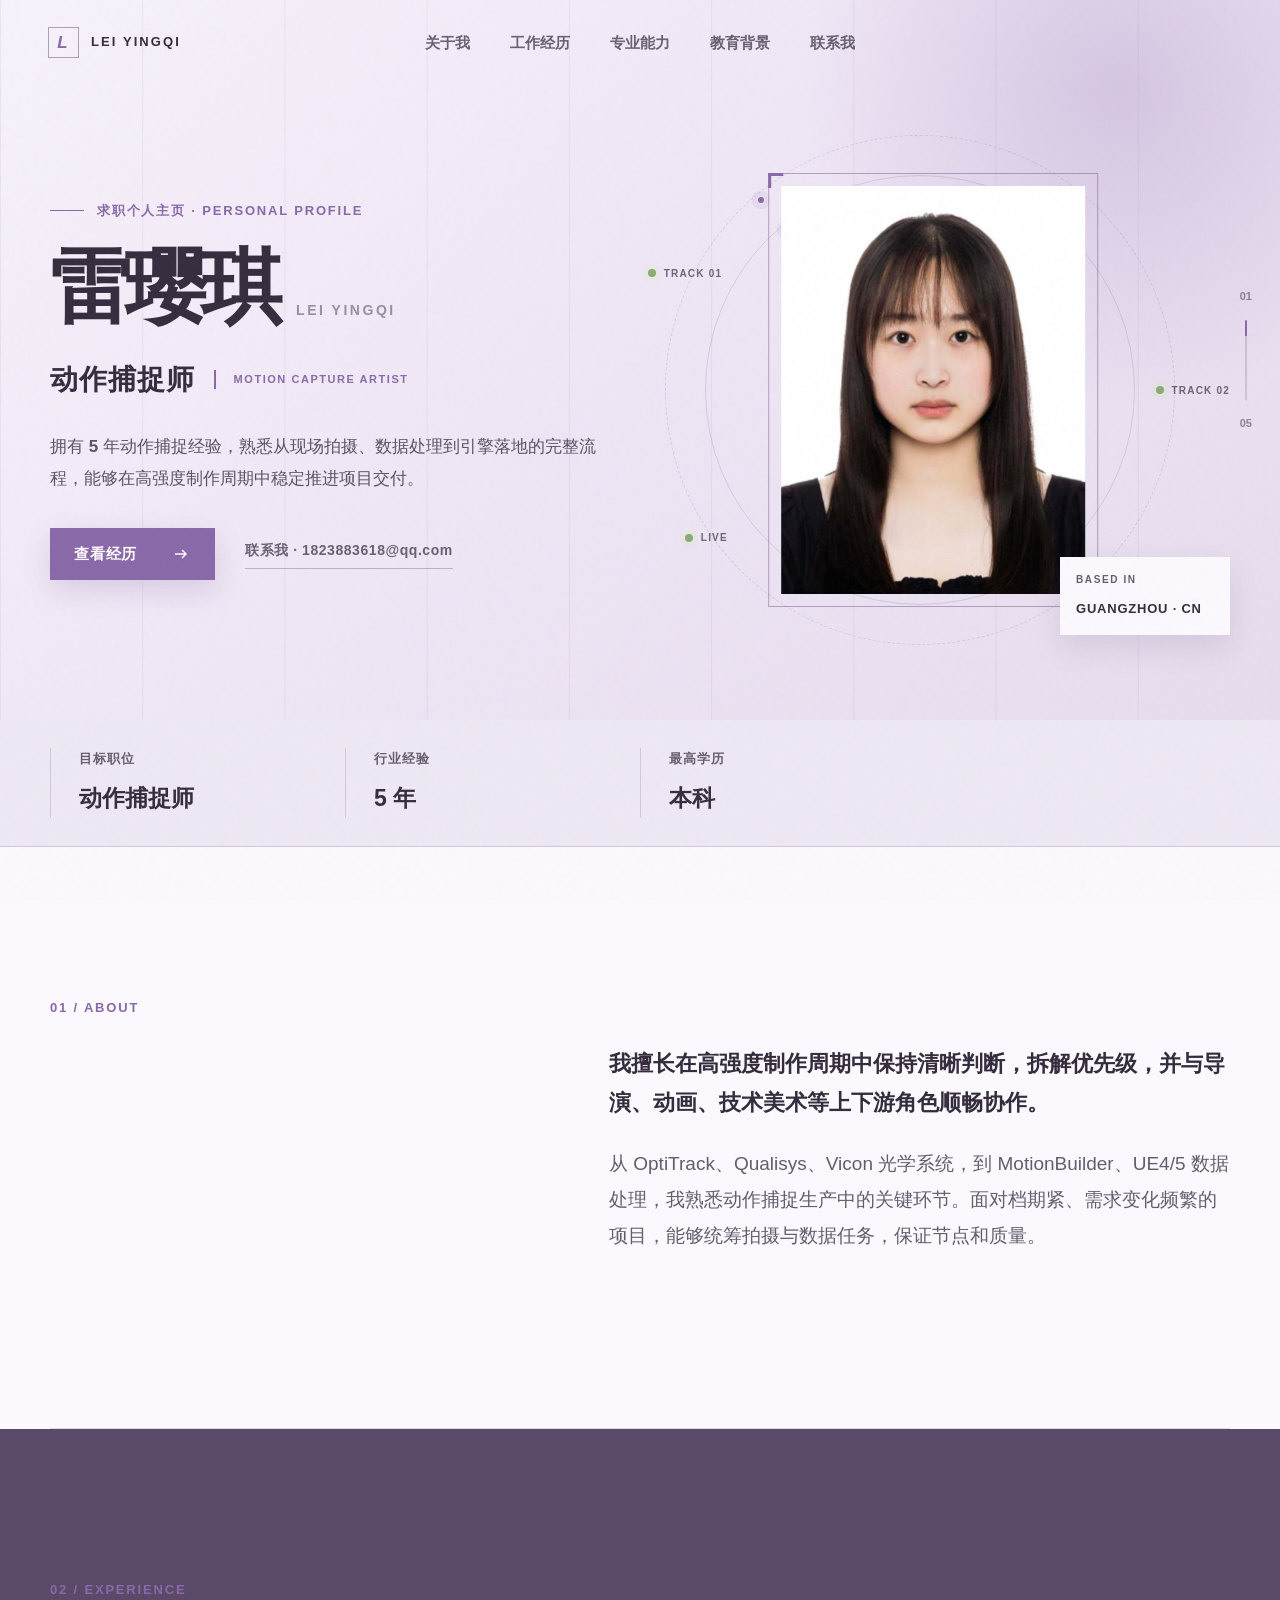
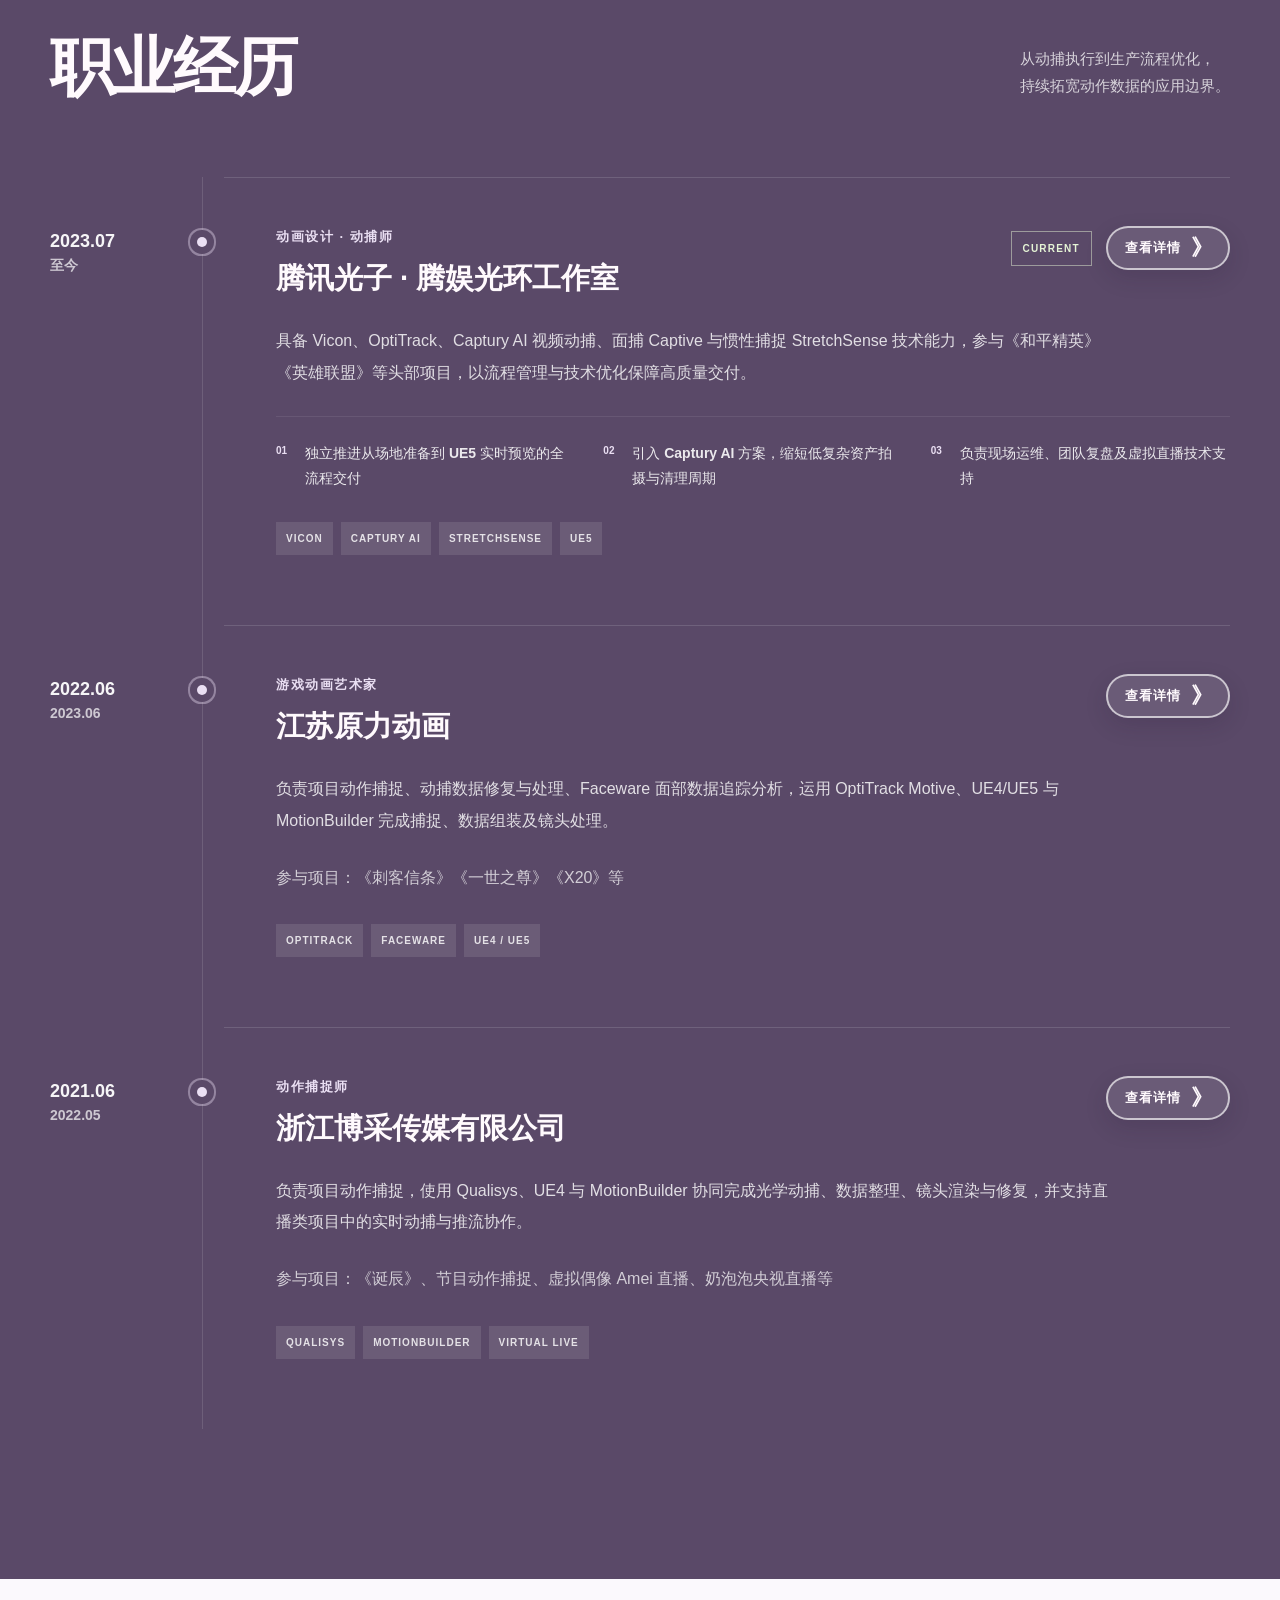
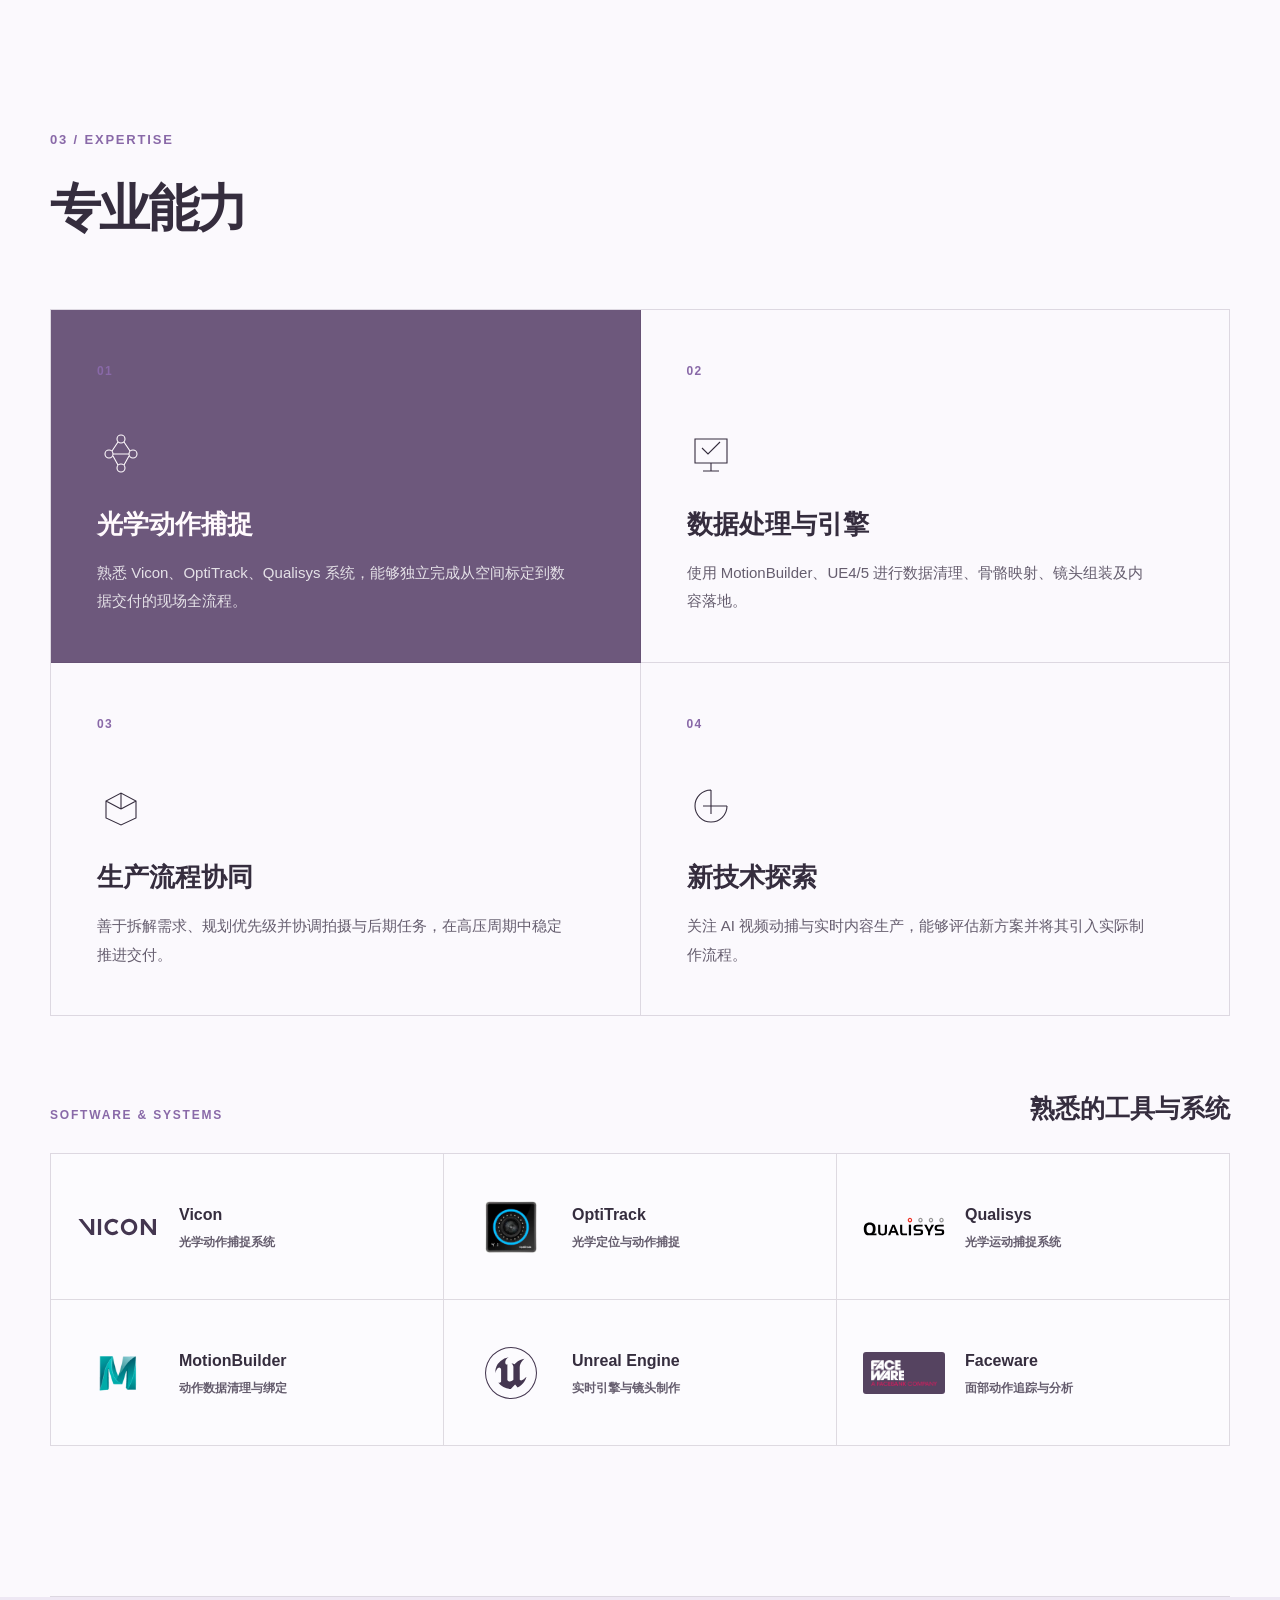
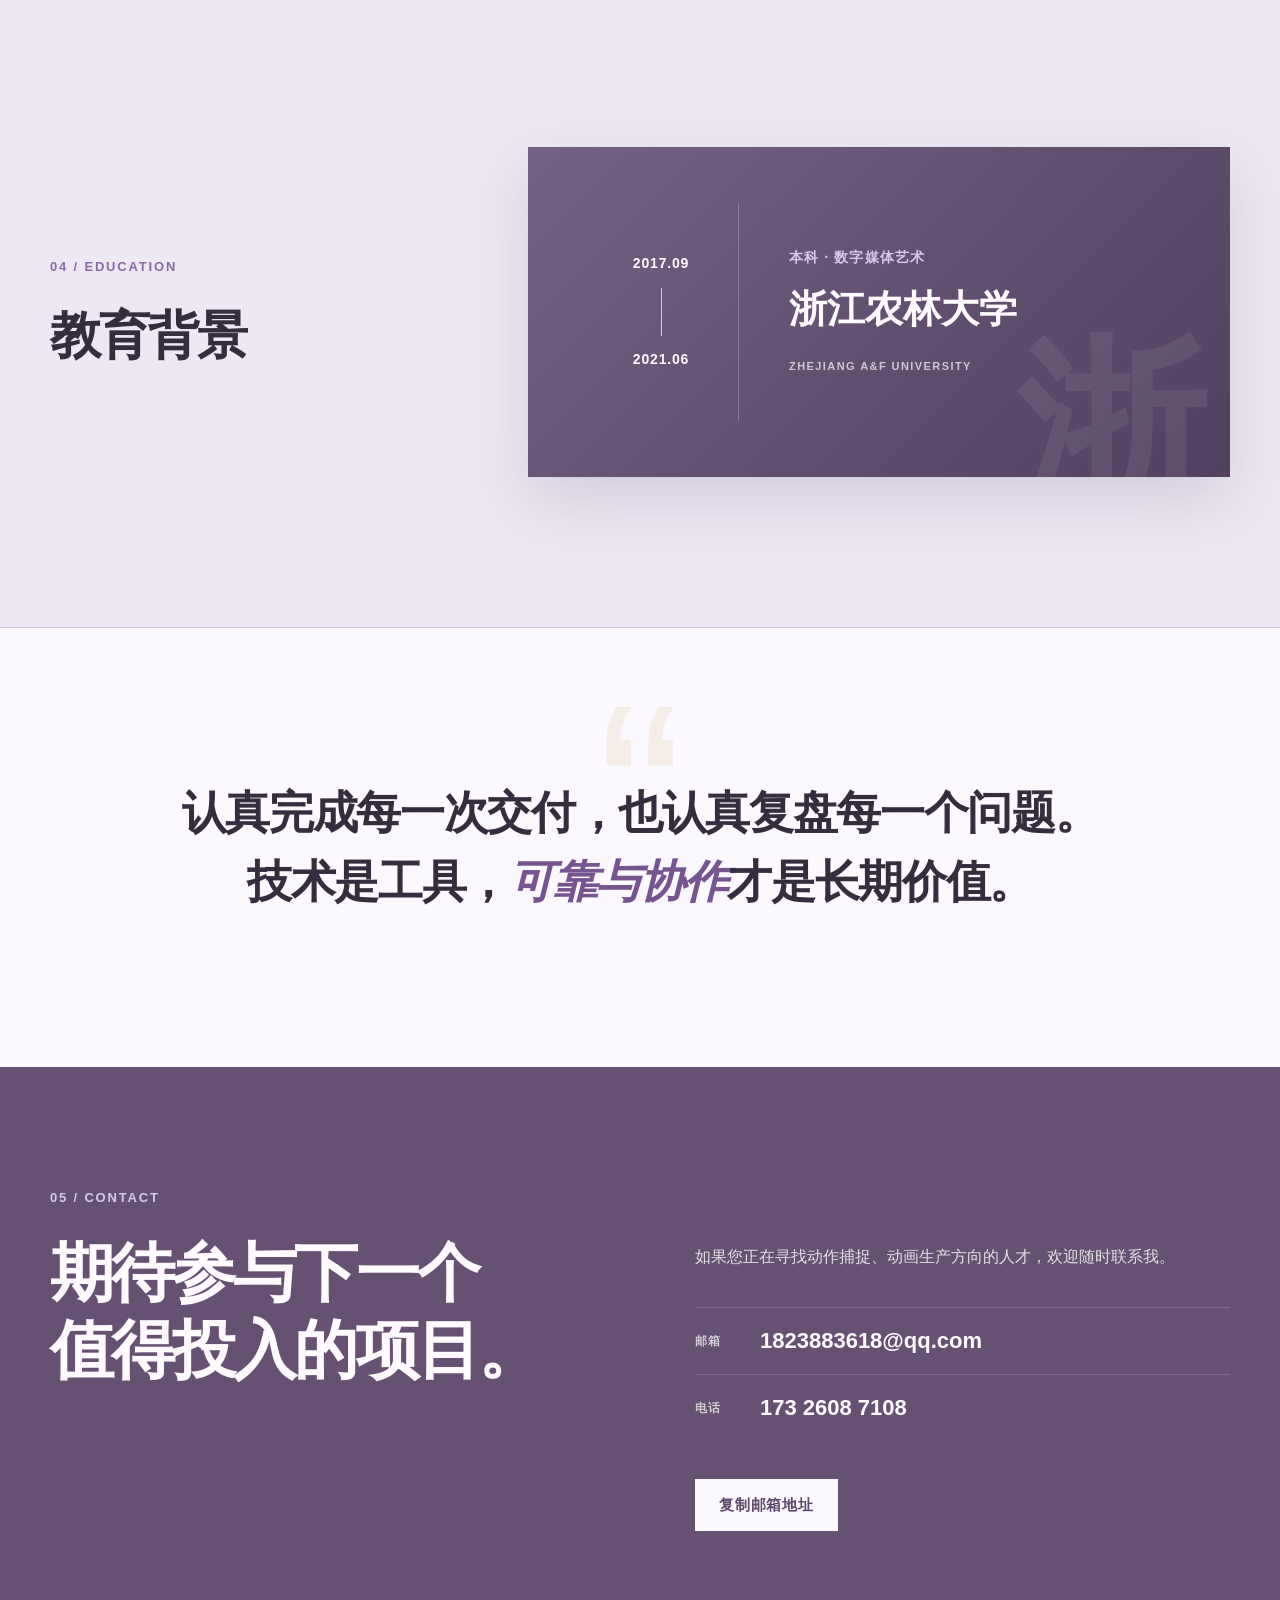
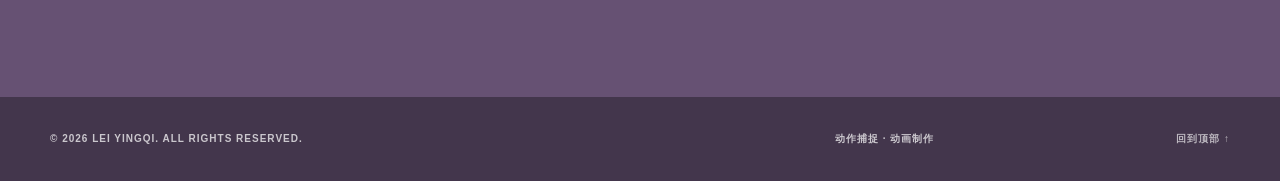
==== index.html @ 230fe129 "Add files via upload" ====
<!doctype html>
<html lang="zh-CN">
  <head>
    <meta charset="UTF-8" />
    <meta name="viewport" content="width=device-width, initial-scale=1.0" />
    <meta name="description" content="雷璎琪的个人求职网站——动作捕捉、动画制作与虚拟内容生产。" />
    <meta http-equiv="refresh" content="0; url=./src/pages/index.html" />
    <title>雷璎琪｜个人求职网站</title>
    <script>
      window.location.replace('./src/pages/index.html');
    </script>
  </head>
  <body>
    <p><a href="./src/pages/index.html">进入个人主页</a></p>
  </body>
</html>
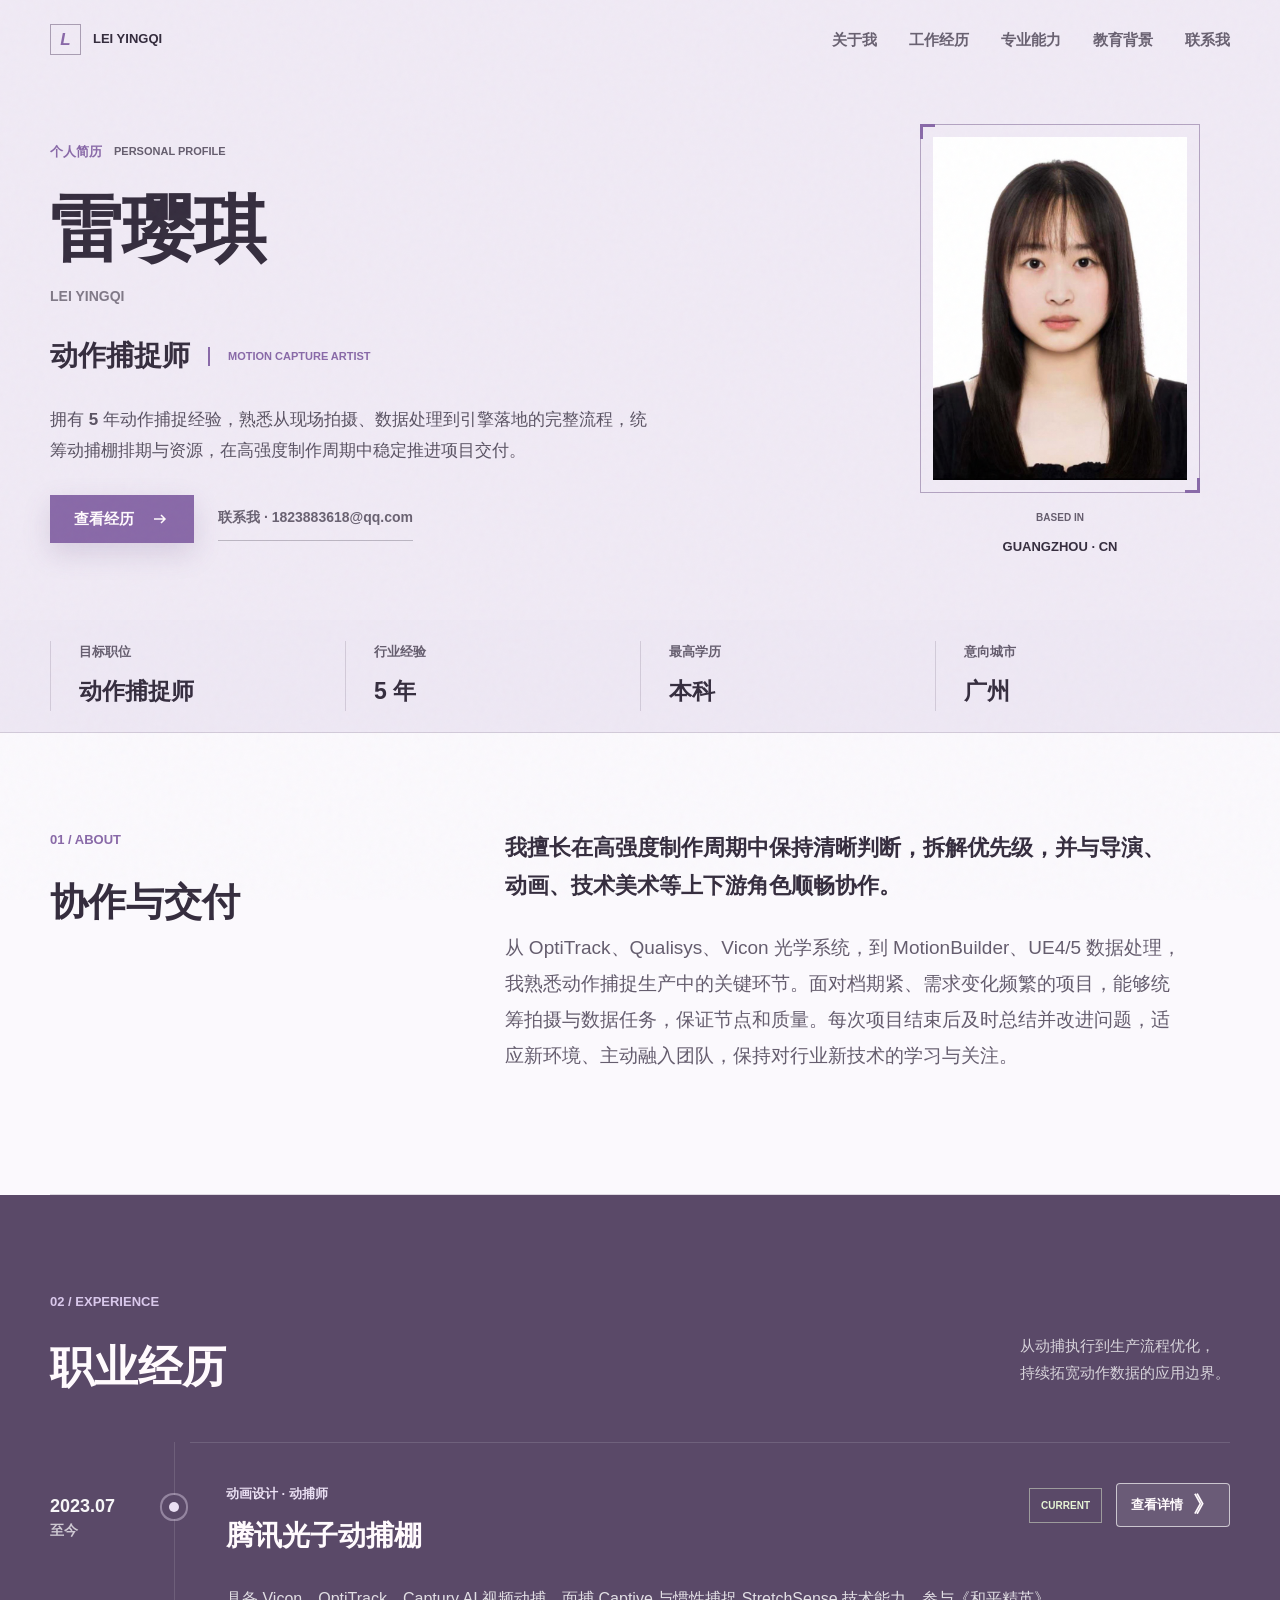
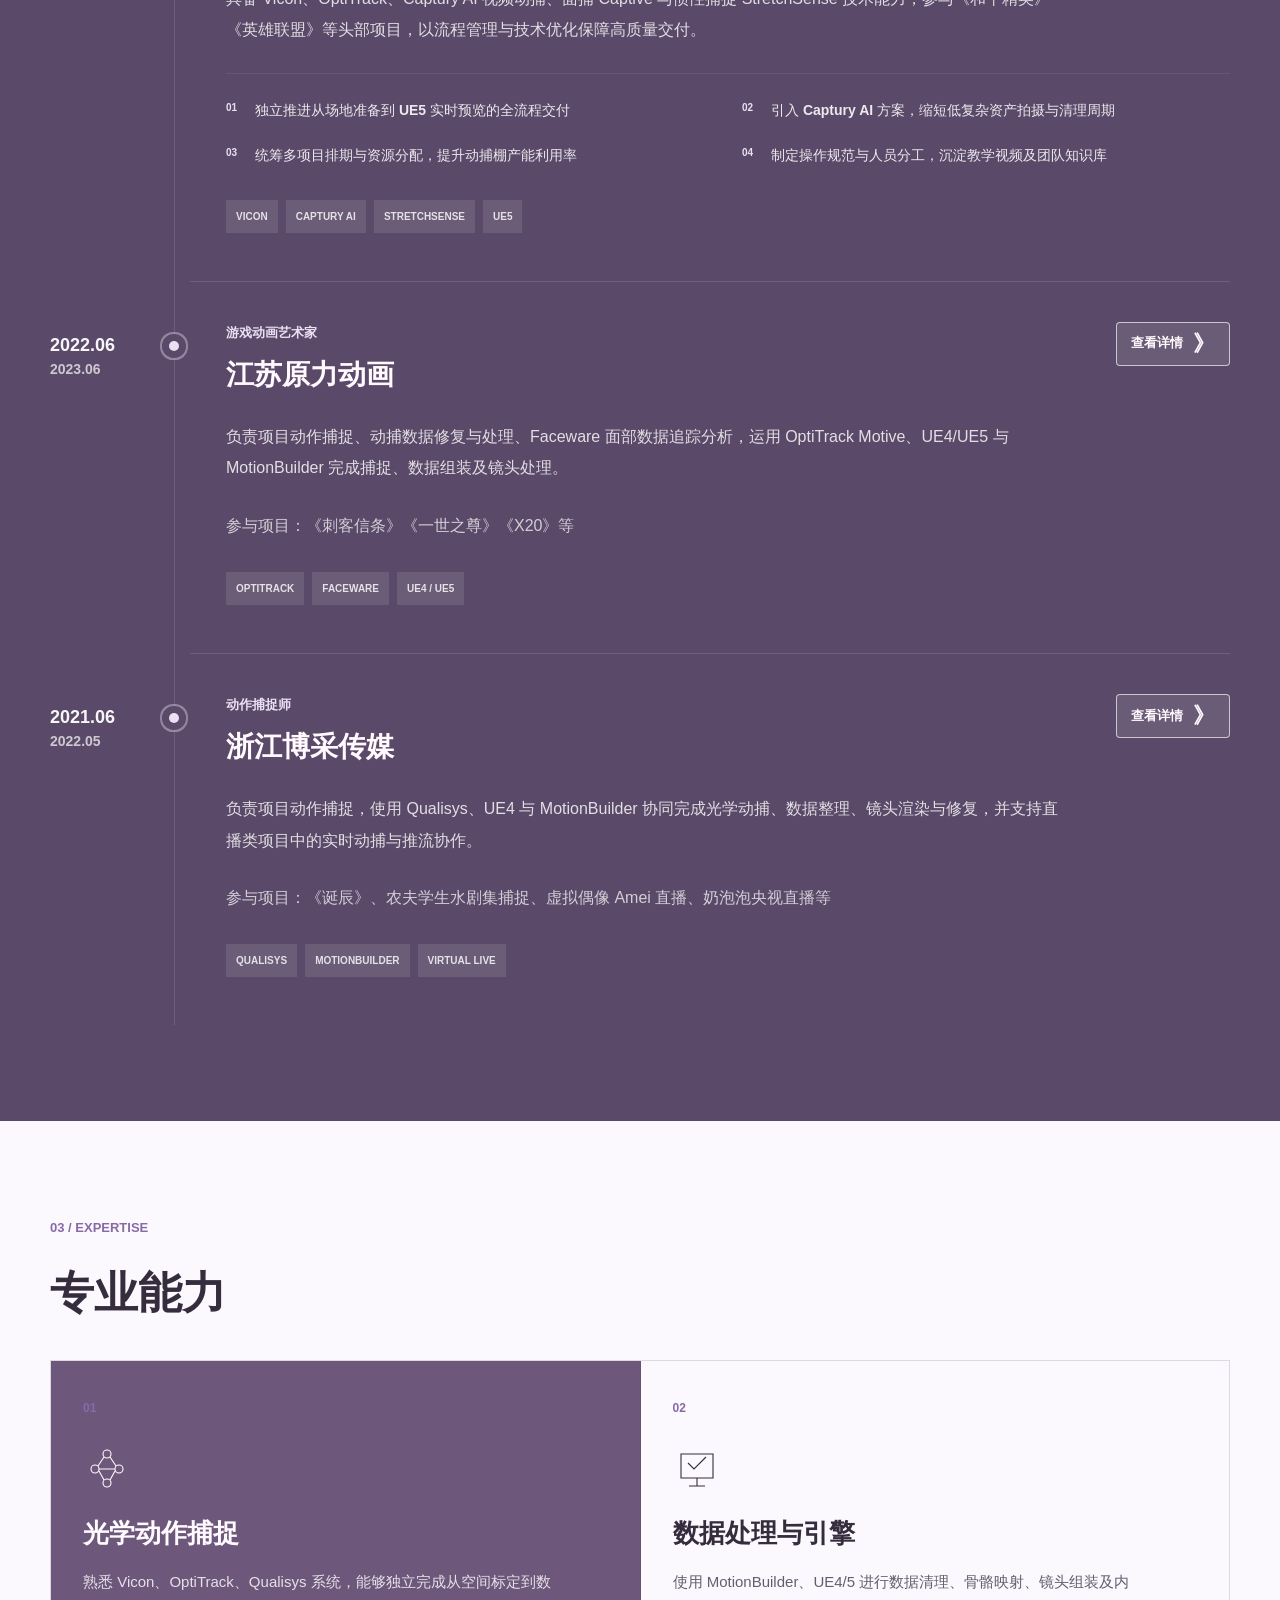
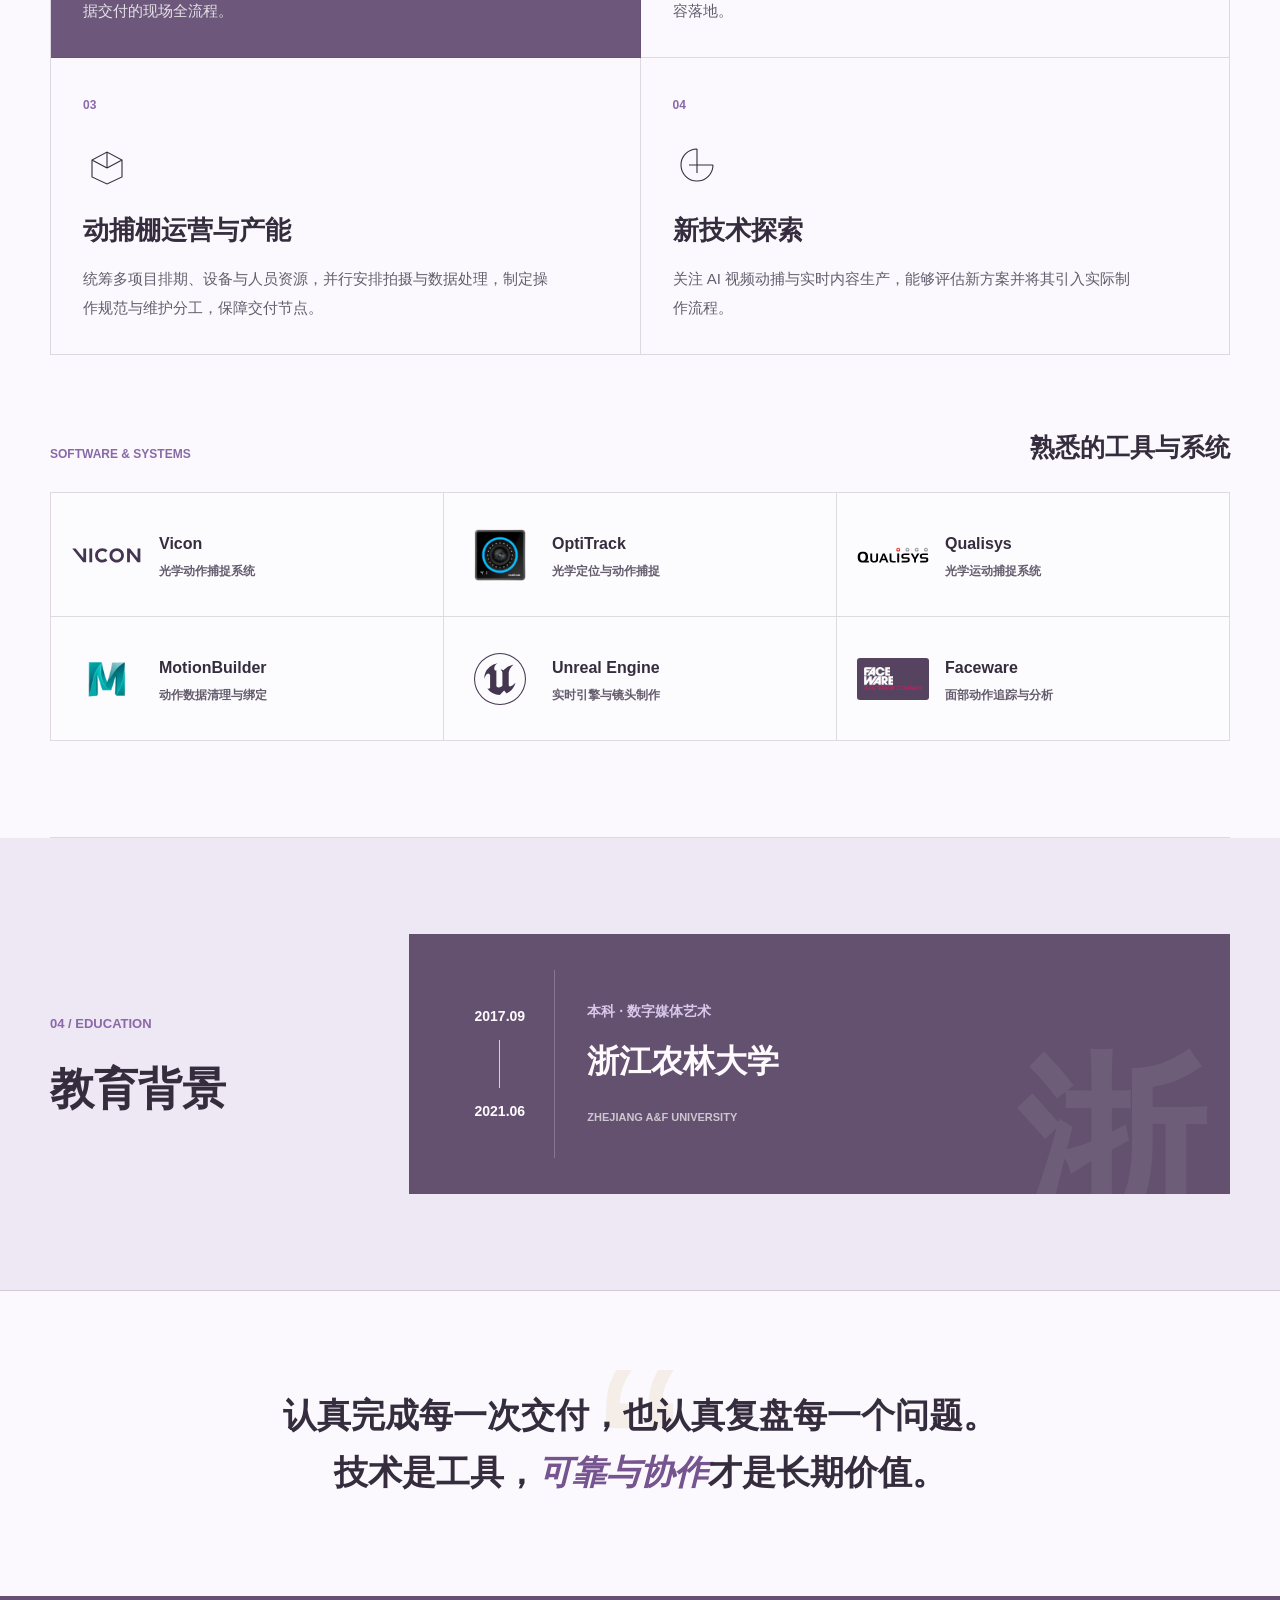
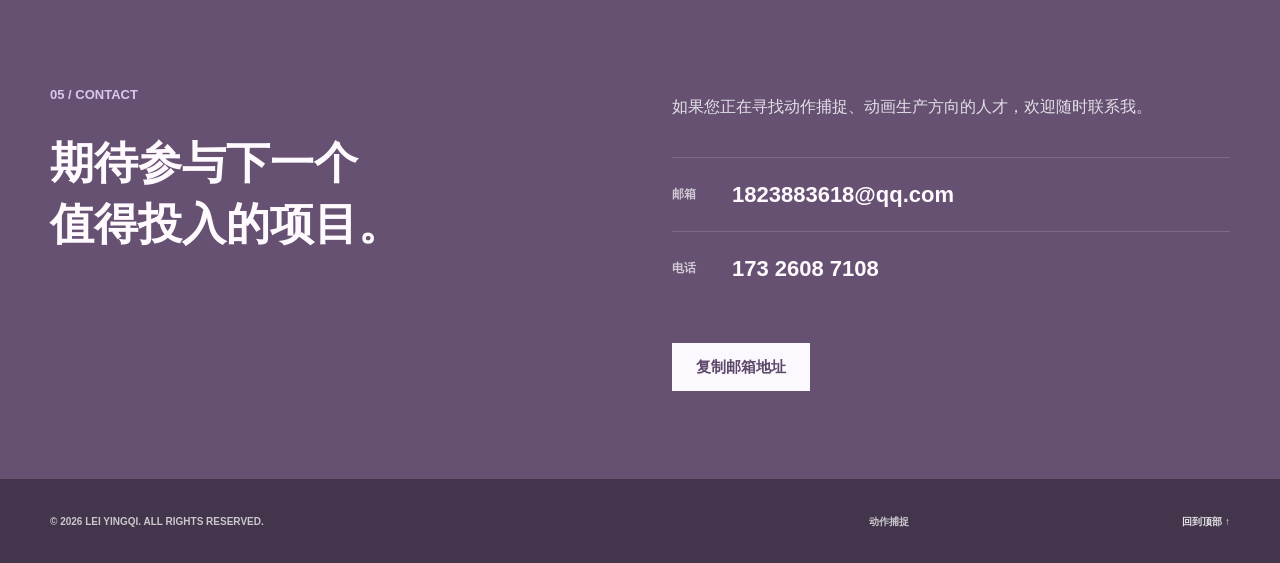
==== commit 80780420: "Add files via upload" ====
--- a/index.html
+++ b/index.html
@@ -3,7 +3,7 @@
   <head>
     <meta charset="UTF-8" />
     <meta name="viewport" content="width=device-width, initial-scale=1.0" />
-    <meta name="description" content="雷璎琪的个人求职网站——动作捕捉、动画制作与虚拟内容生产。" />
+    <meta name="description" content="雷璎琪的个人求职网站——动作捕捉与虚拟内容生产。" />
     <meta http-equiv="refresh" content="0; url=./src/pages/index.html" />
     <title>雷璎琪｜个人求职网站</title>
     <script>
